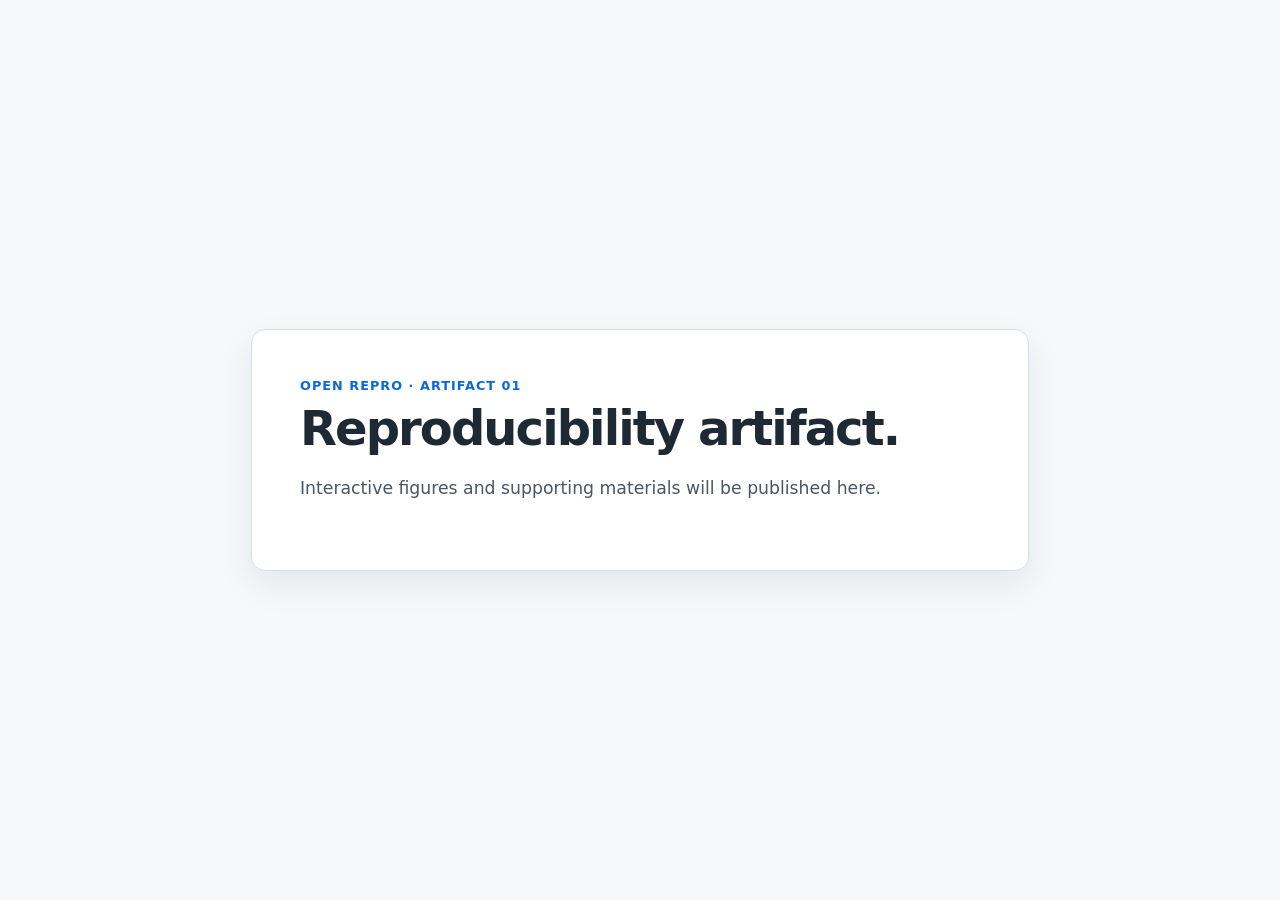
==== artifact-01/index.html @ 538c40e3 "Add artifact-01 reproducibility slug" ====
<!doctype html>
<html lang="en">
  <head>
    <meta charset="utf-8" />
    <meta name="viewport" content="width=device-width, initial-scale=1" />
    <title>Artifact 01 · Open Repro</title>
    <link rel="stylesheet" href="../style.css" />
  </head>
  <body>
    <main>
      <p class="eyebrow">Open Repro · Artifact 01</p>
      <h1>Reproducibility artifact.</h1>
      <p class="lede">Interactive figures and supporting materials will be published here.</p>
    </main>
  </body>
</html>
---- style.css ----
:root { color: #1f2933; background: #f6f8fa; font-family: Inter, ui-sans-serif, system-ui, sans-serif; }
body { margin: 0; display: grid; min-height: 100vh; place-items: center; }
main { width: min(680px, calc(100% - 48px)); padding: 48px; border: 1px solid #d8dee4; border-radius: 14px; background: #fff; box-shadow: 0 14px 35px rgba(31,41,51,.08); }
.eyebrow { margin: 0 0 10px; color: #0969da; font-size: .8rem; font-weight: 750; letter-spacing: .08em; text-transform: uppercase; }
h1 { margin: 0; font-size: clamp(2rem, 5vw, 3rem); line-height: 1.08; letter-spacing: -.04em; }
.lede { margin: 20px 0; color: #4b5563; font-size: 1.08rem; line-height: 1.6; }
.note { margin: 0; color: #6b7280; font-size: .92rem; }
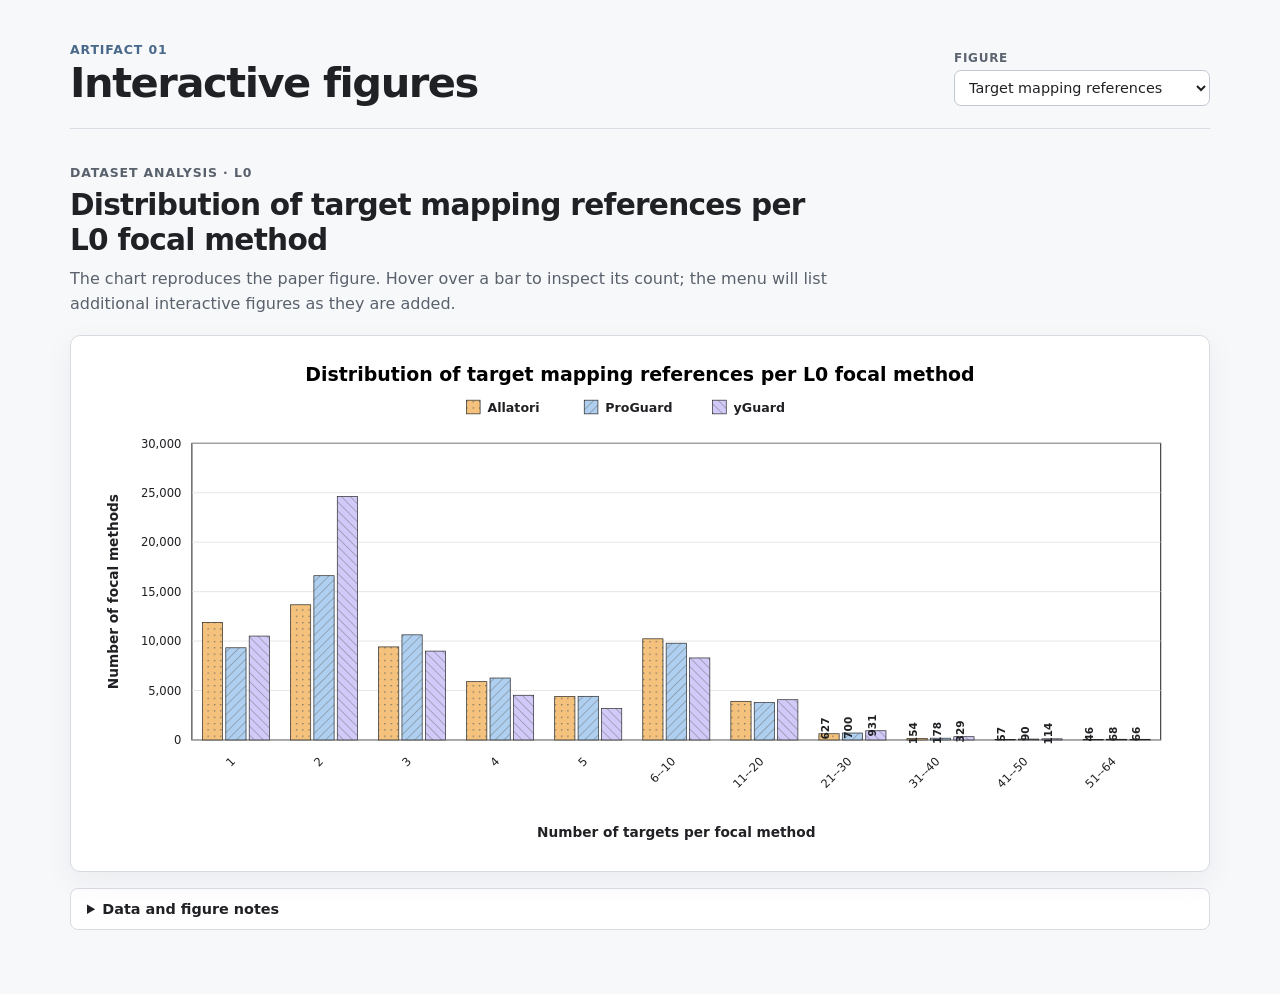
==== commit 0dde2d52: "Add interactive target count histogram" ====
--- a/artifact-01/index.html
+++ b/artifact-01/index.html
@@ -3,14 +3,49 @@
   <head>
     <meta charset="utf-8" />
     <meta name="viewport" content="width=device-width, initial-scale=1" />
-    <title>Artifact 01 · Open Repro</title>
-    <link rel="stylesheet" href="../style.css" />
+    <title>Artifact 01 · Figures</title>
+    <link rel="stylesheet" href="style.css" />
   </head>
   <body>
-    <main>
-      <p class="eyebrow">Open Repro · Artifact 01</p>
-      <h1>Reproducibility artifact.</h1>
-      <p class="lede">Interactive figures and supporting materials will be published here.</p>
+    <main class="page-shell">
+      <header class="site-header">
+        <div>
+          <p class="eyebrow">Artifact 01</p>
+          <h1>Interactive figures</h1>
+        </div>
+        <nav aria-label="Figure navigation">
+          <label for="figure-menu">Figure</label>
+          <select id="figure-menu">
+            <option value="target-count-histogram" selected>Target mapping references</option>
+          </select>
+        </nav>
+      </header>
+
+      <section class="figure-intro">
+        <p class="kicker">Dataset analysis · L0</p>
+        <h2>Distribution of target mapping references per L0 focal method</h2>
+        <p>
+          The chart reproduces the paper figure. Hover over a bar to inspect its
+          count; the menu will list additional interactive figures as they are added.
+        </p>
+      </section>
+
+      <section class="chart-card" aria-label="Interactive grouped bar chart">
+        <div id="chart" class="chart" aria-live="polite"></div>
+        <div id="tooltip" class="tooltip" role="status" hidden></div>
+      </section>
+
+      <section class="details">
+        <details>
+          <summary>Data and figure notes</summary>
+          <p>
+            Each group shows focal methods with the stated number of target mappings.
+            Allatori, ProGuard, and yGuard use the same values as the static paper figure.
+          </p>
+          <a href="data/target-count-histogram.csv">Download data (CSV)</a>
+        </details>
+      </section>
     </main>
+    <script type="module" src="app.js"></script>
   </body>
 </html>
--- a/artifact-01/style.css
+++ b/artifact-01/style.css
@@ -0,0 +1,40 @@
+:root {
+  color: #202124;
+  background: #f7f8fa;
+  font-family: Inter, ui-sans-serif, system-ui, -apple-system, BlinkMacSystemFont, "Segoe UI", sans-serif;
+}
+
+* { box-sizing: border-box; }
+body { margin: 0; }
+.page-shell { width: min(1140px, calc(100% - 44px)); margin: 0 auto; padding: 42px 0 64px; }
+.site-header { display: flex; align-items: end; justify-content: space-between; gap: 20px; padding-bottom: 22px; border-bottom: 1px solid #d9dde3; }
+.eyebrow, .kicker { margin: 0; color: #4a698a; font-size: .78rem; font-weight: 780; letter-spacing: .07em; text-transform: uppercase; }
+h1 { margin: 4px 0 0; font-size: clamp(1.8rem, 4vw, 2.6rem); line-height: 1.08; letter-spacing: -.035em; }
+nav { display: grid; gap: 5px; min-width: 245px; }
+nav label { color: #5c6470; font-size: .75rem; font-weight: 750; text-transform: uppercase; letter-spacing: .06em; }
+select { width: 100%; border: 1px solid #bfc7d0; border-radius: 7px; padding: 8px 30px 8px 10px; color: #202124; background: white; font: inherit; font-size: .9rem; }
+.figure-intro { max-width: 760px; margin: 34px 0 18px; }
+.figure-intro h2 { margin: 5px 0 8px; font-size: clamp(1.35rem, 3vw, 1.85rem); line-height: 1.18; letter-spacing: -.025em; }
+.figure-intro p { margin: 0; color: #59616c; line-height: 1.6; }
+.chart-card { position: relative; border: 1px solid #d6dbe1; border-radius: 10px; background: white; box-shadow: 0 10px 30px rgba(36, 42, 48, .055); overflow-x: auto; }
+.chart { min-width: 760px; padding: 20px 22px 15px; }
+.chart svg { display: block; width: 100%; height: auto; overflow: visible; }
+.plot-bg { fill: #fff; stroke: #272727; stroke-width: 1; }
+.grid { stroke: #ddd; stroke-width: .7; }
+.axis-text { fill: #202124; font-size: 11px; }
+.axis-title { fill: #202124; font-size: 13px; font-weight: 650; }
+.legend-text { fill: #202124; font-size: 12px; font-weight: 650; }
+.bar { stroke: #252525; stroke-width: .65; cursor: crosshair; }
+.bar:hover { stroke-width: 1.6; filter: brightness(.94); }
+.value { fill: #202124; font-size: 10px; font-weight: 650; }
+.tooltip { position: fixed; z-index: 4; max-width: 240px; padding: 8px 10px; border-radius: 6px; color: white; background: #242424; box-shadow: 0 5px 18px rgba(0,0,0,.18); font-size: .8rem; line-height: 1.4; pointer-events: none; }
+.details { margin-top: 16px; border: 1px solid #d9dde3; border-radius: 8px; background: white; padding: 12px 16px; }
+summary { cursor: pointer; font-size: .9rem; font-weight: 700; }
+.details p { margin: 10px 0 7px; color: #59616c; font-size: .88rem; line-height: 1.55; }
+.details a { color: #1f5d96; font-size: .88rem; }
+
+@media (max-width: 660px) {
+  .page-shell { width: min(100% - 28px, 1140px); padding-top: 28px; }
+  .site-header { align-items: start; flex-direction: column; }
+  nav { width: 100%; }
+}
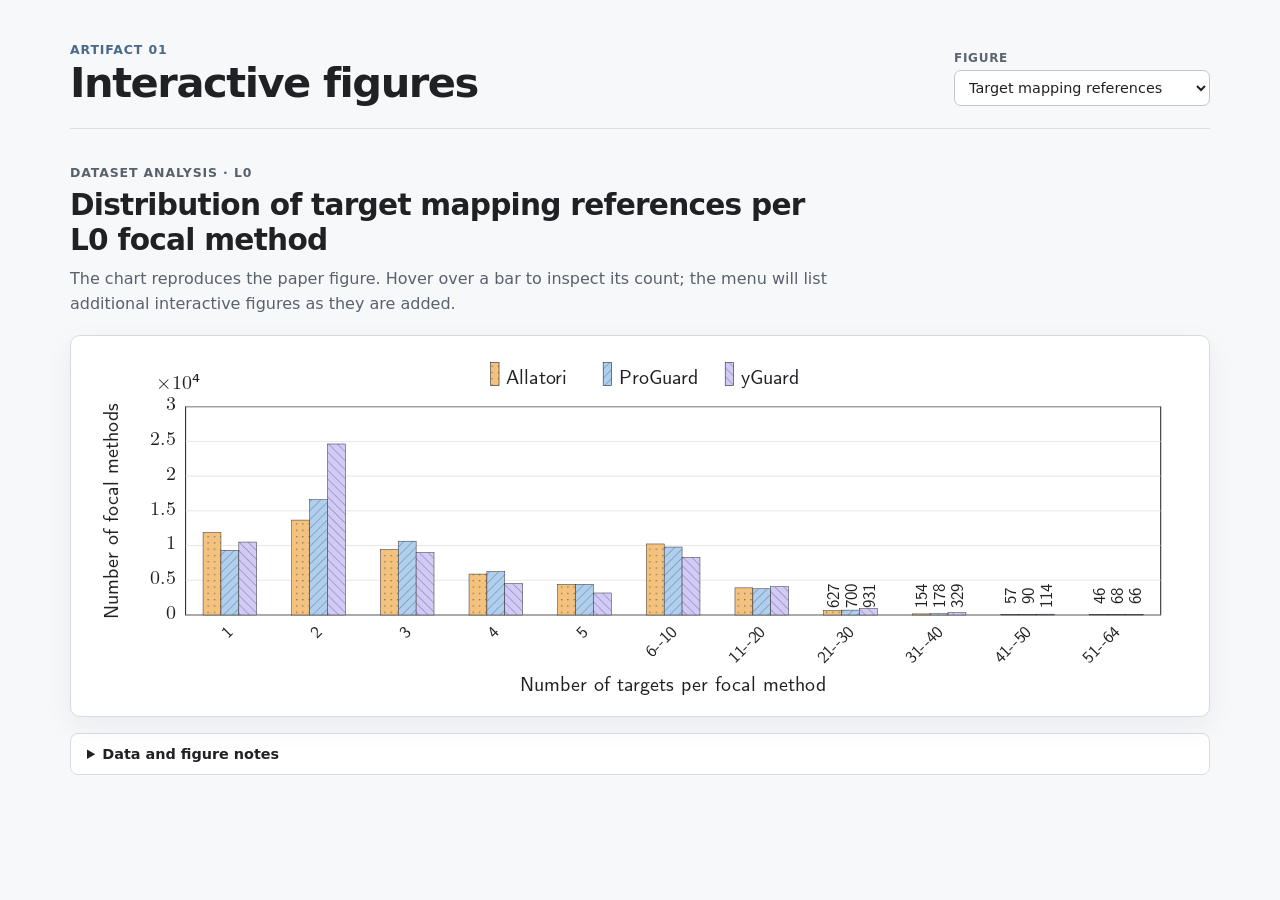
==== commit a3faa6b6: "Refine legend swatches and annotation alignment" ====
--- a/artifact-01/index.html
+++ b/artifact-01/index.html
@@ -46,6 +46,6 @@
         </details>
       </section>
     </main>
-    <script type="module" src="app.js"></script>
+    <script type="module" src="app.js?v=20260813b"></script>
   </body>
 </html>
--- a/artifact-01/style.css
+++ b/artifact-01/style.css
@@ -2,6 +2,18 @@
   color: #202124;
   background: #f7f8fa;
   font-family: Inter, ui-sans-serif, system-ui, -apple-system, BlinkMacSystemFont, "Segoe UI", sans-serif;
+}
+
+@font-face {
+  font-family: "Paper Sans";
+  src: url("fonts/cmunss.otf") format("opentype");
+  font-display: swap;
+}
+
+@font-face {
+  font-family: "Paper Serif";
+  src: url("fonts/cmunrm.otf") format("opentype");
+  font-display: swap;
 }
 
 * { box-sizing: border-box; }
@@ -17,16 +29,18 @@
 .figure-intro h2 { margin: 5px 0 8px; font-size: clamp(1.35rem, 3vw, 1.85rem); line-height: 1.18; letter-spacing: -.025em; }
 .figure-intro p { margin: 0; color: #59616c; line-height: 1.6; }
 .chart-card { position: relative; border: 1px solid #d6dbe1; border-radius: 10px; background: white; box-shadow: 0 10px 30px rgba(36, 42, 48, .055); overflow-x: auto; }
-.chart { min-width: 760px; padding: 20px 22px 15px; }
+.chart { min-width: 760px; padding: 16px 22px 12px; }
 .chart svg { display: block; width: 100%; height: auto; overflow: visible; }
 .plot-bg { fill: #fff; stroke: #272727; stroke-width: 1; }
 .grid { stroke: #ddd; stroke-width: .7; }
-.axis-text { fill: #202124; font-size: 11px; }
-.axis-title { fill: #202124; font-size: 13px; font-weight: 650; }
-.legend-text { fill: #202124; font-size: 12px; font-weight: 650; }
-.bar { stroke: #252525; stroke-width: .65; cursor: crosshair; }
+.x-tick { fill: #202124; font-family: "Paper Sans", sans-serif; font-size: 16px; }
+.y-tick { fill: #202124; font-family: "Paper Serif", serif; font-size: 19px; }
+.axis-title { fill: #202124; font-family: "Paper Sans", sans-serif; font-size: 19px; font-weight: 400; }
+.scale-label { fill: #202124; font-family: "Paper Serif", serif; font-size: 19px; }
+.legend-text { fill: #202124; font-family: "Paper Sans", sans-serif; font-size: 19px; font-weight: 400; }
+.bar { stroke: #252525; stroke-width: .45; cursor: crosshair; }
 .bar:hover { stroke-width: 1.6; filter: brightness(.94); }
-.value { fill: #202124; font-size: 10px; font-weight: 650; }
+.value { fill: #202124; font-family: "Paper Sans", sans-serif; font-size: 16px; font-weight: 400; }
 .tooltip { position: fixed; z-index: 4; max-width: 240px; padding: 8px 10px; border-radius: 6px; color: white; background: #242424; box-shadow: 0 5px 18px rgba(0,0,0,.18); font-size: .8rem; line-height: 1.4; pointer-events: none; }
 .details { margin-top: 16px; border: 1px solid #d9dde3; border-radius: 8px; background: white; padding: 12px 16px; }
 summary { cursor: pointer; font-size: .9rem; font-weight: 700; }
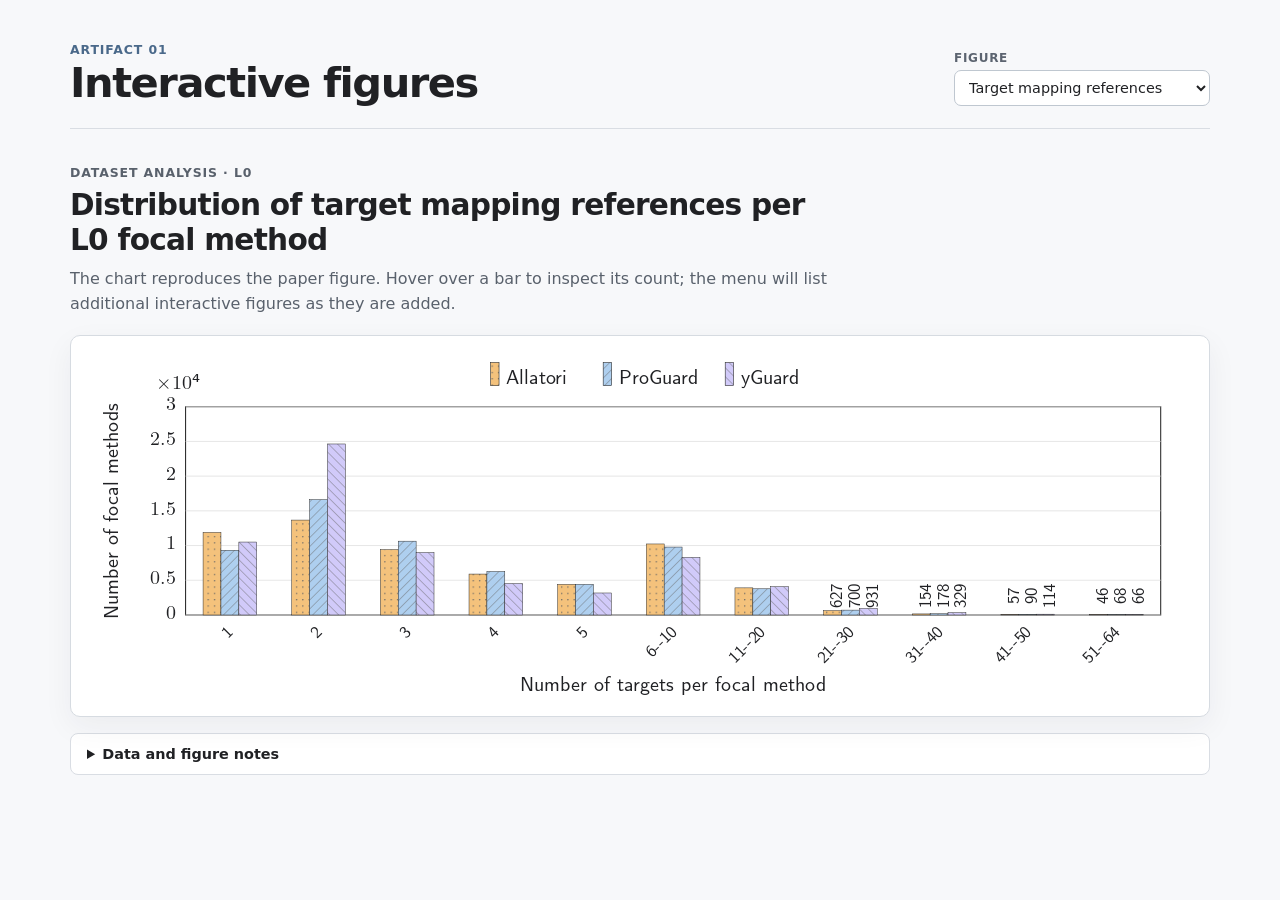
==== commit 4f367ca1: "Force fresh chart assets and refine label offsets" ====
--- a/artifact-01/index.html
+++ b/artifact-01/index.html
@@ -46,6 +46,6 @@
         </details>
       </section>
     </main>
-    <script type="module" src="app.js?v=20260813b"></script>
+    <script type="module" src="app.js?v=20260813c"></script>
   </body>
 </html>
